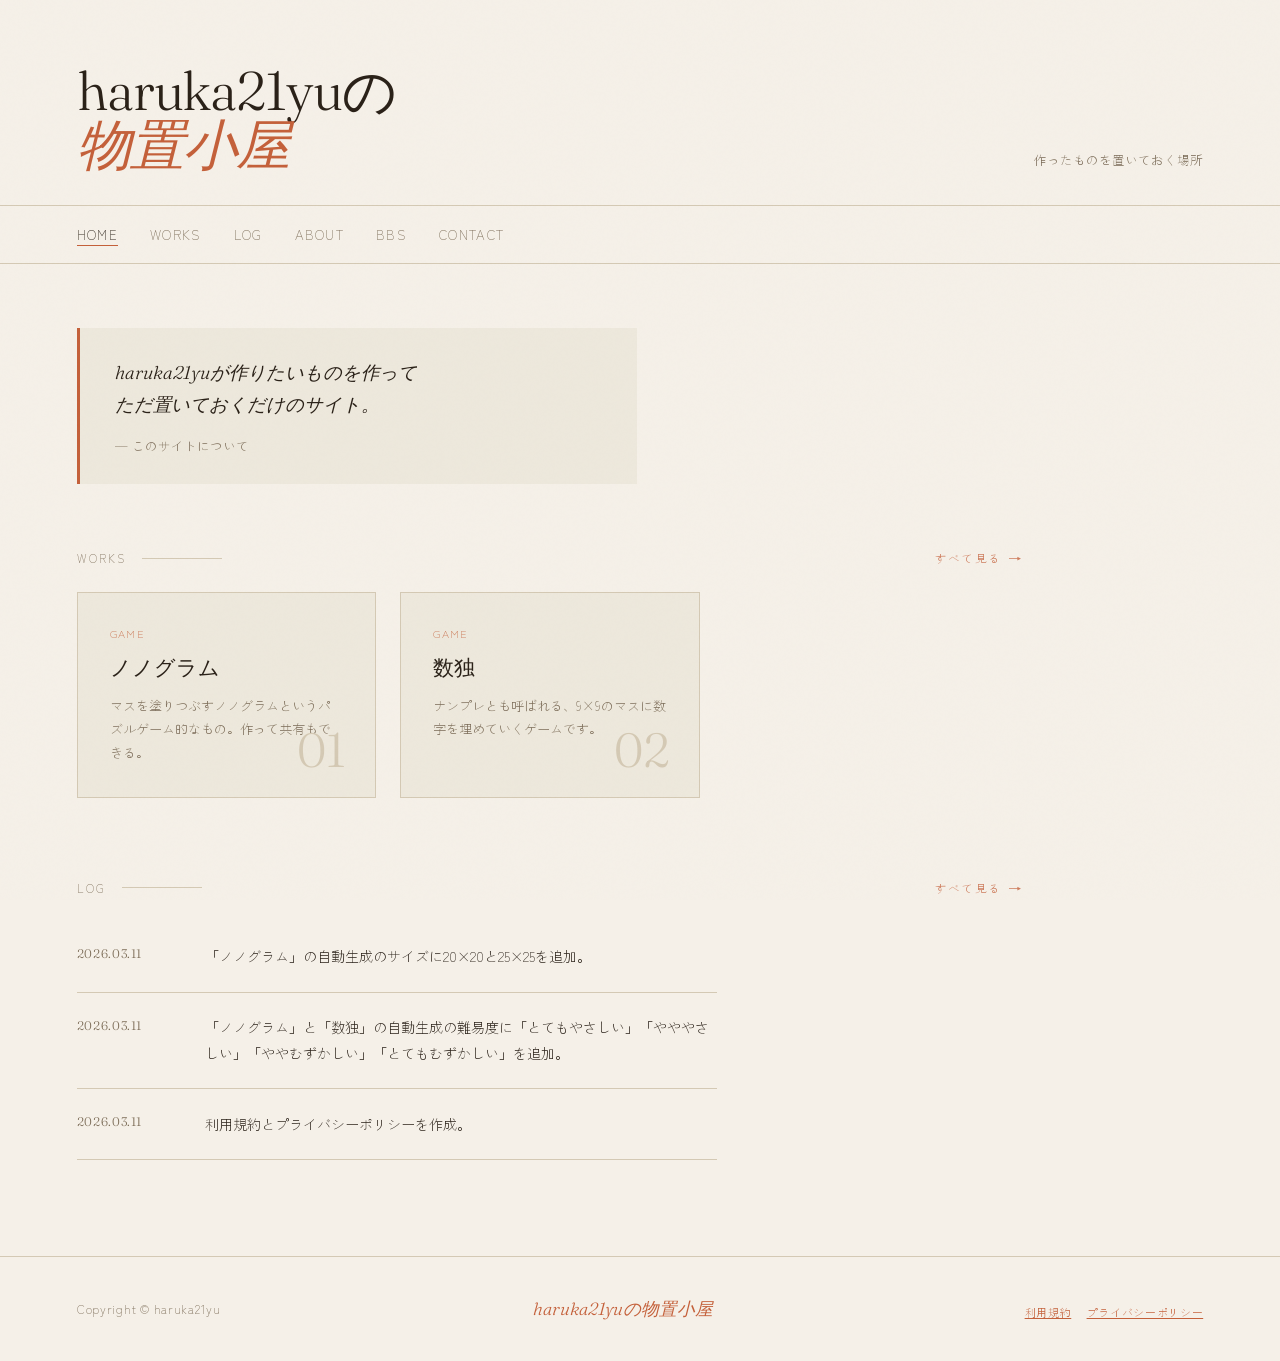
==== index.html @ 74cfedaa "Update index.html" ====
<!DOCTYPE html>
<html lang="ja">
<head>
  <meta charset="UTF-8">
  <meta name="viewport" content="width=device-width, initial-scale=1.0">
  <meta name="robots" content="index, follow">
  <meta name="description" content="作ったものを置いておく場所">
  <meta property="og:title" content="haruka21yuの物置小屋">
  <meta property="og:type" content="website">
  <meta property="og:site_name" content="haruka21yuの物置小屋">
  <meta property="og:locale" content="ja_JP">
  <meta property="og:image" content="https://haruka21yu.github.io/assets/img/haruka21yu-s_storage-shed.png">
  <meta property="og:image:width" content="1200">
  <meta property="og:image:height" content="630">
  <title>haruka21yuの物置小屋</title>
  <link rel="preconnect" href="https://fonts.googleapis.com">
  <link href="https://fonts.googleapis.com/css2?family=Fraunces:ital,wght@0,300;0,400;1,300;1,400&family=Zen+Kaku+Gothic+New:wght@300;400&display=swap" rel="stylesheet">
  <link rel="stylesheet" href="https://haruka21yu.github.io/assets/style.css">
  <link rel="icon" type="image/png" href="https://haruka21yu.github.io/assets/img/haruka21yu.png">
  <script async src="https://www.googletagmanager.com/gtag/js?id=G-K1T7J74YJK"></script>
  <script>
    window.dataLayer = window.dataLayer || [];
    function gtag(){dataLayer.push(arguments);}
    gtag('js', new Date());
    gtag('config', 'G-K1T7J74YJK');
  </script>
</head>
<body>
  <header>
    <div>
      <a href="https://haruka21yu.github.io/" class="site-title">haruka21yuの<br><em>物置小屋</em></a>
    </div>
    <p class="site-sub">作ったものを置いておく場所</p>
  </header>
  <nav>
    <a href="https://haruka21yu.github.io/" class="active">home</a>
    <a href="https://haruka21yu.github.io/works/">works</a>
    <a href="https://haruka21yu.github.io/log/">log</a>
    <a href="https://haruka21yu.github.io/about/">about</a>
    <a href="https://haruka21yu.github.io/bbs/">bbs</a>
    <a href="https://haruka21yu.github.io/contact/">contact</a>
  </nav>
  <main>
    <div class="note">
      <p>
        haruka21yuが作りたいものを作って<br>
        ただ置いておくだけのサイト。
      </p>
      <span class="sig">— このサイトについて</span>
    </div>
    <div class="section-header">
      <div class="section-label">works</div>
      <a href="https://haruka21yu.github.io/works/" class="see-more">すべて見る</a>
    </div>
    <div class="works-grid">
    <!-- 最大3つ -->
    <!-- card-numをカウントアップして -->
      <a href="https://haruka21yu.github.io/works/nonogram/" class="card">
        <div class="card-tag">GAME</div>
        <h2 class="card-title">ノノグラム</h2>
        <p class="card-desc">マスを塗りつぶすノノグラムというパズルゲーム的なもの。作って共有もできる。</p>
        <span class="card-num">01</span>
      </a>
      <a href="https://haruka21yu.github.io/works/sudoku/" class="card">
        <div class="card-tag">GAME</div>
        <h2 class="card-title">数独</h2>
        <p class="card-desc">ナンプレとも呼ばれる、9×9のマスに数字を埋めていくゲームです。</p>
        <span class="card-num">02</span>
      </a>
    </div>
    <div class="section-header">
      <div class="section-label">log</div>
      <a href="https://haruka21yu.github.io/log/" class="see-more">すべて見る</a>
    </div>
    <div class="log">
    <!-- 最大3つ -->
      <div class="log-entry">
        <span class="log-date">2026.03.11</span>
        <p class="log-text">「ノノグラム」の自動生成のサイズに20×20と25×25を追加。</p>
      </div>
      <div class="log-entry">
        <span class="log-date">2026.03.11</span>
        <p class="log-text">「ノノグラム」と「数独」の自動生成の難易度に「とてもやさしい」「やややさしい」「ややむずかしい」「とてもむずかしい」を追加。</p>
      </div>
      <div class="log-entry">
        <span class="log-date">2026.03.11</span>
        <p class="log-text">利用規約とプライバシーポリシーを作成。</p>
      </div>
    </div>
  </main>
  <footer>
    <p>Copyright © haruka21yu</p>
    <span class="footer-mark">haruka21yuの物置小屋</span>
    <p style="font-size:11px;margin-top:6px;">
      <a href="https://haruka21yu.github.io//terms/" style="color:var(--accent);">利用規約</a>　
      <a href="https://haruka21yu.github.io//privacy/" style="color:var(--accent);">プライバシーポリシー</a>
    </p>
  </footer>
</body>
</html>
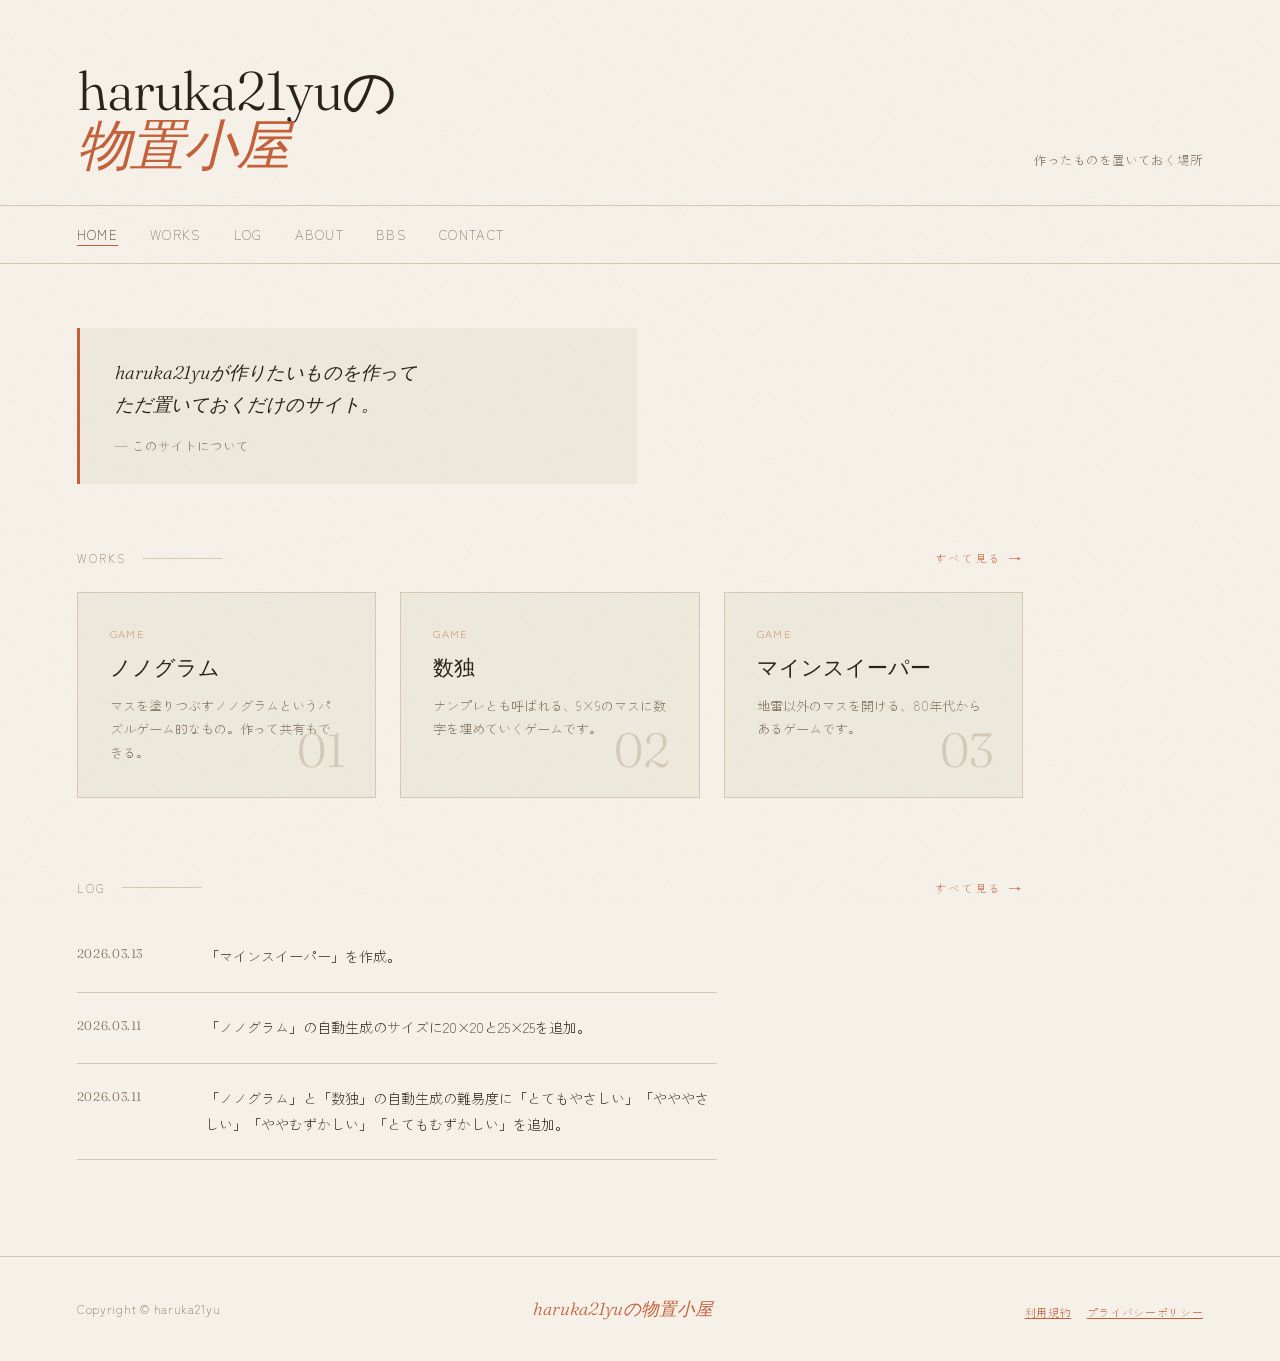
==== commit b45a16d4: "Update index.html" ====
--- a/index.html
+++ b/index.html
@@ -67,6 +67,12 @@
         <p class="card-desc">ナンプレとも呼ばれる、9×9のマスに数字を埋めていくゲームです。</p>
         <span class="card-num">02</span>
       </a>
+      <a href="https://haruka21yu.github.io/works/minesweeper/" class="card">
+        <div class="card-tag">GAME</div>
+        <h2 class="card-title">マインスイーパー</h2>
+        <p class="card-desc">地雷以外のマスを開ける、80年代からあるゲームです。</p>
+        <span class="card-num">03</span>
+      </a>
     </div>
     <div class="section-header">
       <div class="section-label">log</div>
@@ -75,16 +81,16 @@
     <div class="log">
     <!-- 最大3つ -->
       <div class="log-entry">
+        <span class="log-date">2026.03.13</span>
+        <p class="log-text">「マインスイーパー」を作成。</p>
+      </div>
+      <div class="log-entry">
         <span class="log-date">2026.03.11</span>
         <p class="log-text">「ノノグラム」の自動生成のサイズに20×20と25×25を追加。</p>
       </div>
       <div class="log-entry">
         <span class="log-date">2026.03.11</span>
         <p class="log-text">「ノノグラム」と「数独」の自動生成の難易度に「とてもやさしい」「やややさしい」「ややむずかしい」「とてもむずかしい」を追加。</p>
-      </div>
-      <div class="log-entry">
-        <span class="log-date">2026.03.11</span>
-        <p class="log-text">利用規約とプライバシーポリシーを作成。</p>
       </div>
     </div>
   </main>
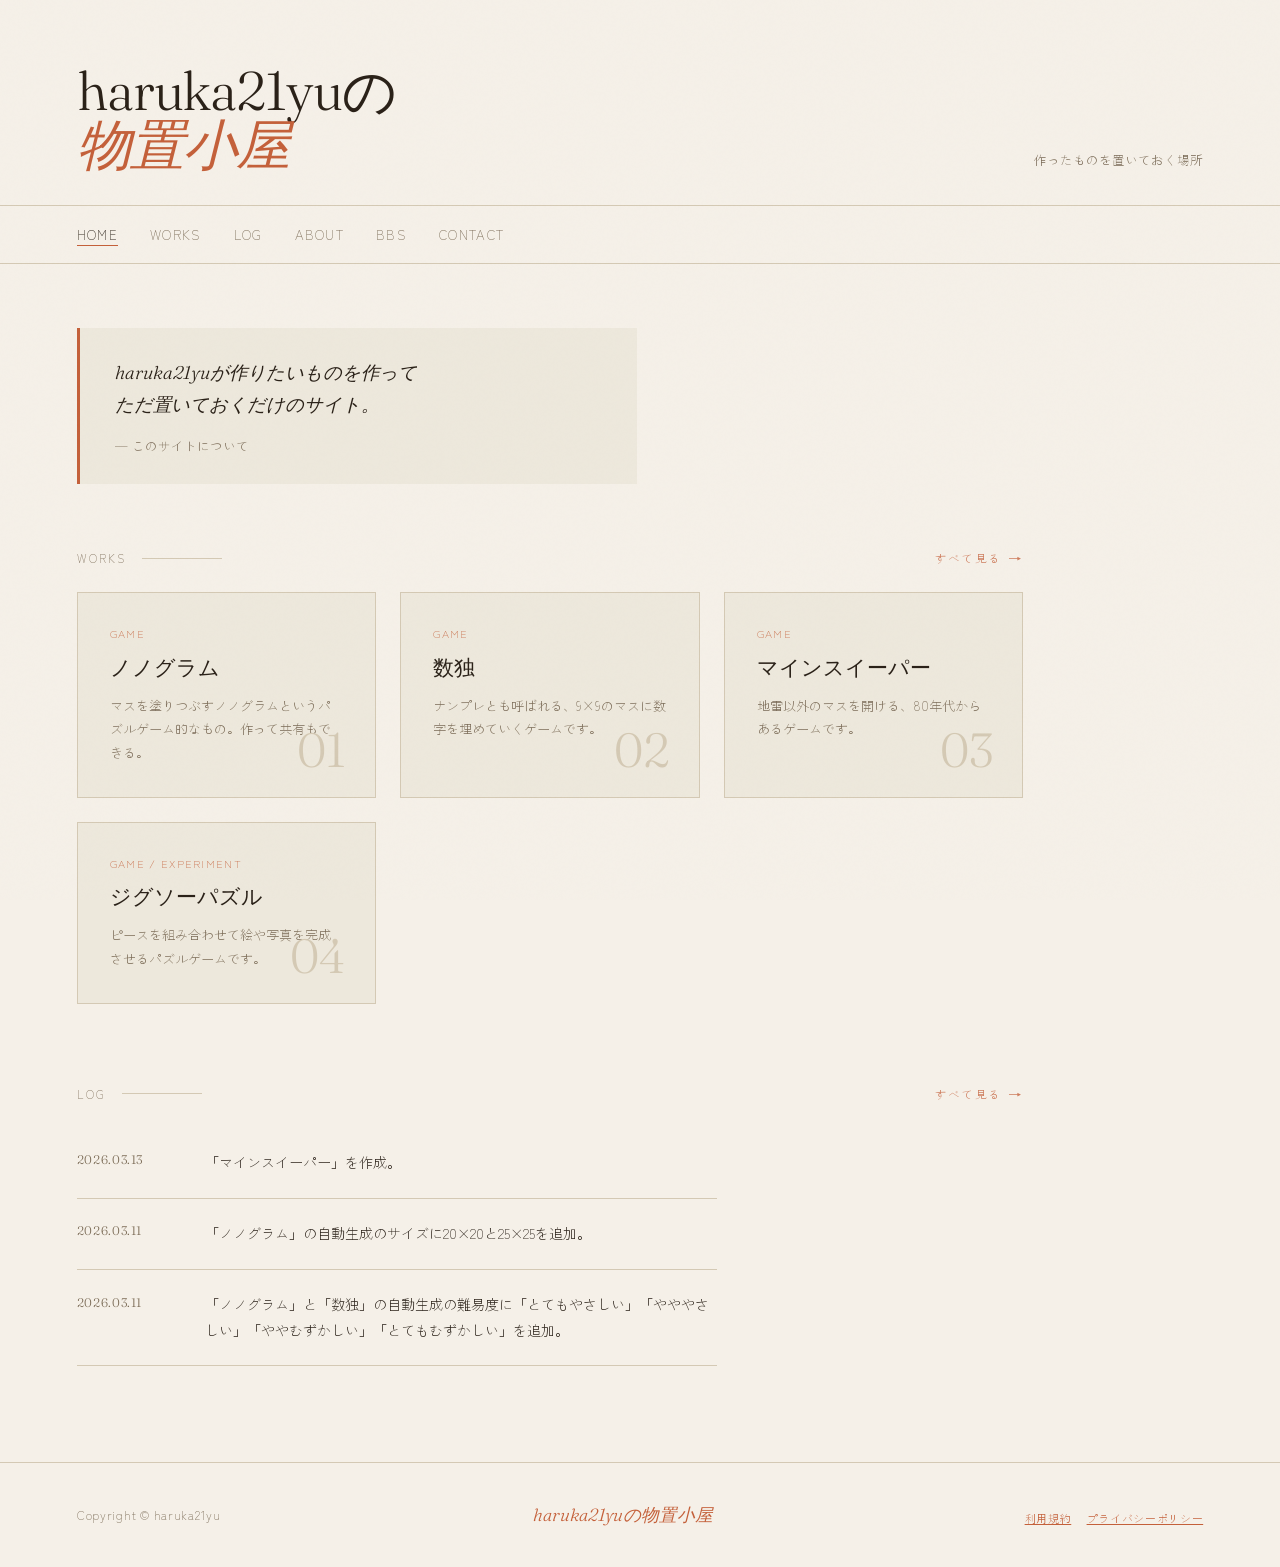
==== commit ee1d6d48: "Update index.html" ====
--- a/index.html
+++ b/index.html
@@ -53,25 +53,38 @@
       <a href="https://haruka21yu.github.io/works/" class="see-more">すべて見る</a>
     </div>
     <div class="works-grid">
-    <!-- 最大3つ -->
-    <!-- card-numをカウントアップして -->
+      <!-- 最大3つ -->
+      <!-- card-numをカウントアップして -->
+      <!--
+        game:ゲーム(2Dゲーム・パズルゲーム・シミュレーションなど)
+        tool:ツール(テキスト処理・変換など)
+        document:ドキュメント(メモ・仕様書など)
+        in progress:製作途中
+        experiment:実験(試作・テストなど)
+      -->
       <a href="https://haruka21yu.github.io/works/nonogram/" class="card">
-        <div class="card-tag">GAME</div>
+        <div class="card-tag">game</div>
         <h2 class="card-title">ノノグラム</h2>
         <p class="card-desc">マスを塗りつぶすノノグラムというパズルゲーム的なもの。作って共有もできる。</p>
         <span class="card-num">01</span>
       </a>
       <a href="https://haruka21yu.github.io/works/sudoku/" class="card">
-        <div class="card-tag">GAME</div>
+        <div class="card-tag">game</div>
         <h2 class="card-title">数独</h2>
         <p class="card-desc">ナンプレとも呼ばれる、9×9のマスに数字を埋めていくゲームです。</p>
         <span class="card-num">02</span>
       </a>
       <a href="https://haruka21yu.github.io/works/minesweeper/" class="card">
-        <div class="card-tag">GAME</div>
+        <div class="card-tag">game</div>
         <h2 class="card-title">マインスイーパー</h2>
         <p class="card-desc">地雷以外のマスを開ける、80年代からあるゲームです。</p>
         <span class="card-num">03</span>
+      </a>
+      <a href="https://haruka21yu.github.io/works/jigsaw/" class="card">
+        <div class="card-tag">game / experiment</div>
+        <h2 class="card-title">ジグソーパズル</h2>
+        <p class="card-desc">ピースを組み合わせて絵や写真を完成させるパズルゲームです。</p>
+        <span class="card-num">04</span>
       </a>
     </div>
     <div class="section-header">
@@ -98,8 +111,8 @@
     <p>Copyright © haruka21yu</p>
     <span class="footer-mark">haruka21yuの物置小屋</span>
     <p style="font-size:11px;margin-top:6px;">
-      <a href="https://haruka21yu.github.io//terms/" style="color:var(--accent);">利用規約</a>　
-      <a href="https://haruka21yu.github.io//privacy/" style="color:var(--accent);">プライバシーポリシー</a>
+      <a href="https://haruka21yu.github.io/terms/" style="color:var(--accent);">利用規約</a>　
+      <a href="https://haruka21yu.github.io/privacy/" style="color:var(--accent);">プライバシーポリシー</a>
     </p>
   </footer>
 </body>
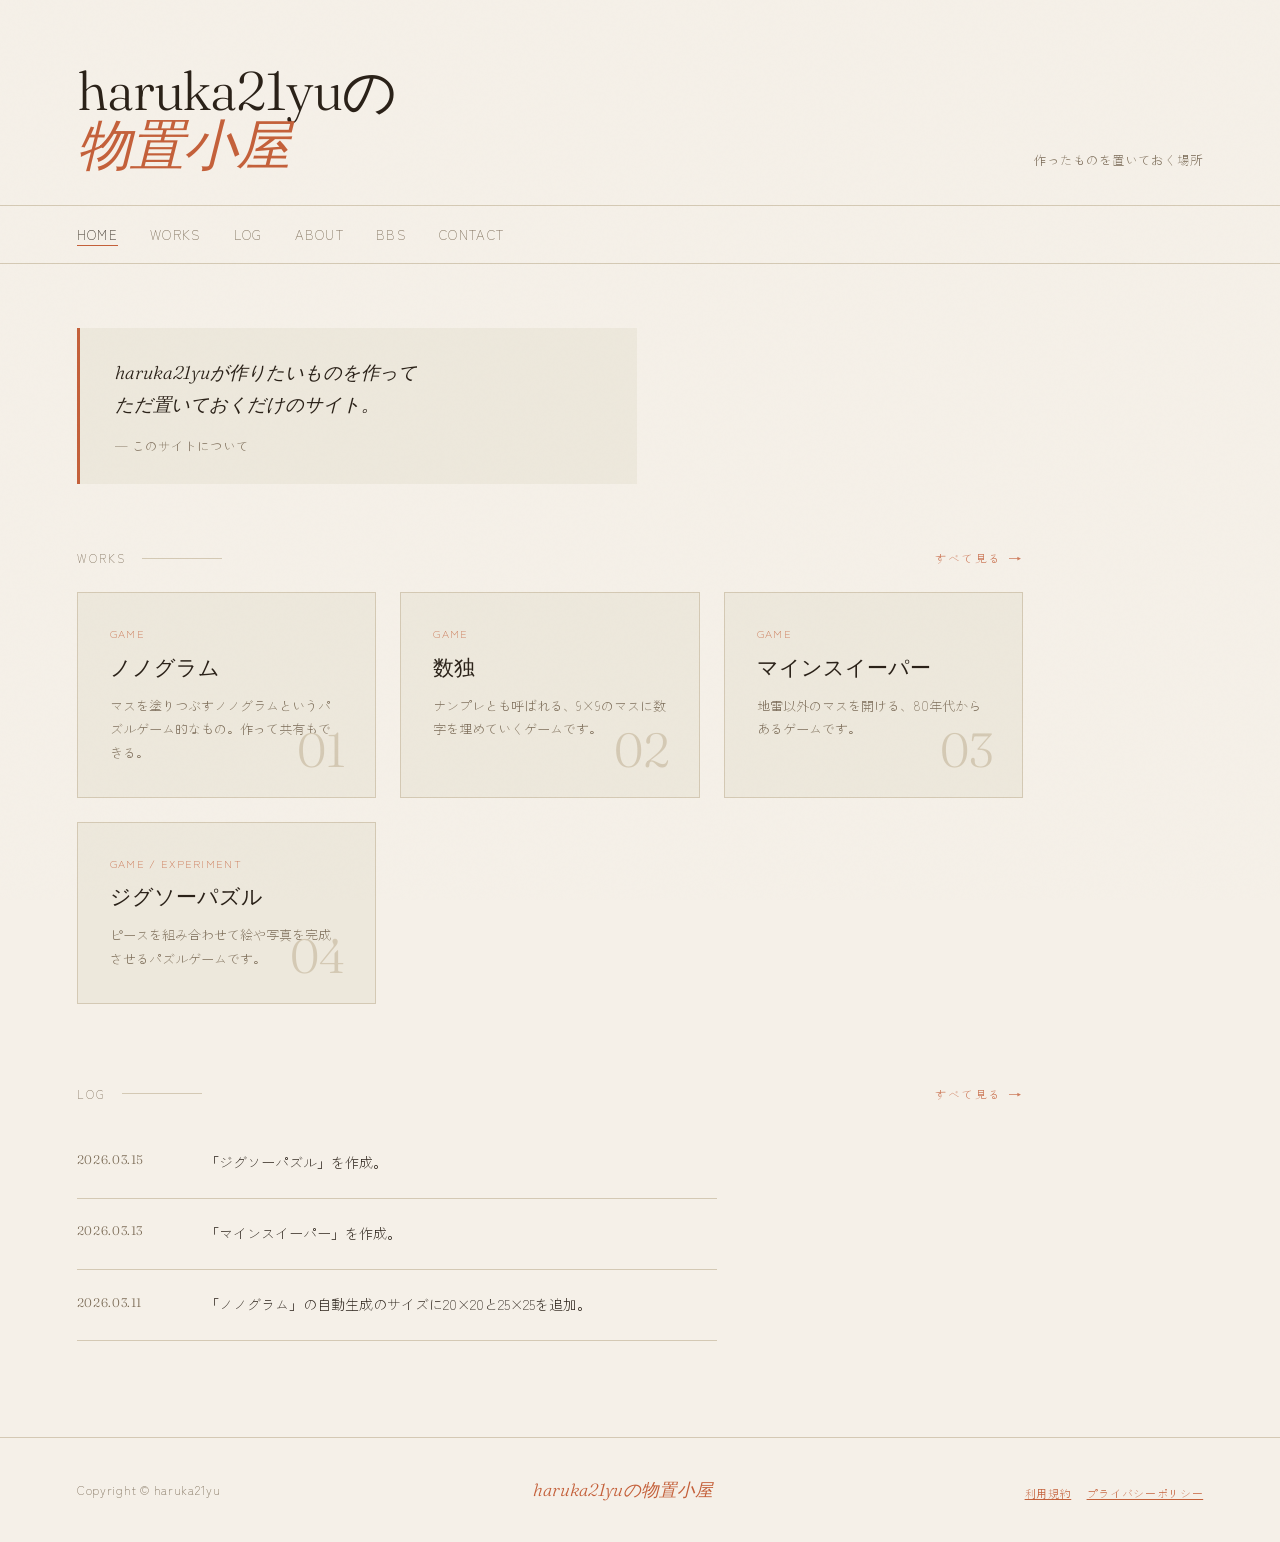
==== commit bf39594f: "Update index.html" ====
--- a/index.html
+++ b/index.html
@@ -94,16 +94,16 @@
     <div class="log">
     <!-- 最大3つ -->
       <div class="log-entry">
+        <span class="log-date">2026.03.15</span>
+        <p class="log-text">「ジグソーパズル」を作成。</p>
+      </div>
+      <div class="log-entry">
         <span class="log-date">2026.03.13</span>
         <p class="log-text">「マインスイーパー」を作成。</p>
       </div>
       <div class="log-entry">
         <span class="log-date">2026.03.11</span>
         <p class="log-text">「ノノグラム」の自動生成のサイズに20×20と25×25を追加。</p>
-      </div>
-      <div class="log-entry">
-        <span class="log-date">2026.03.11</span>
-        <p class="log-text">「ノノグラム」と「数独」の自動生成の難易度に「とてもやさしい」「やややさしい」「ややむずかしい」「とてもむずかしい」を追加。</p>
       </div>
     </div>
   </main>
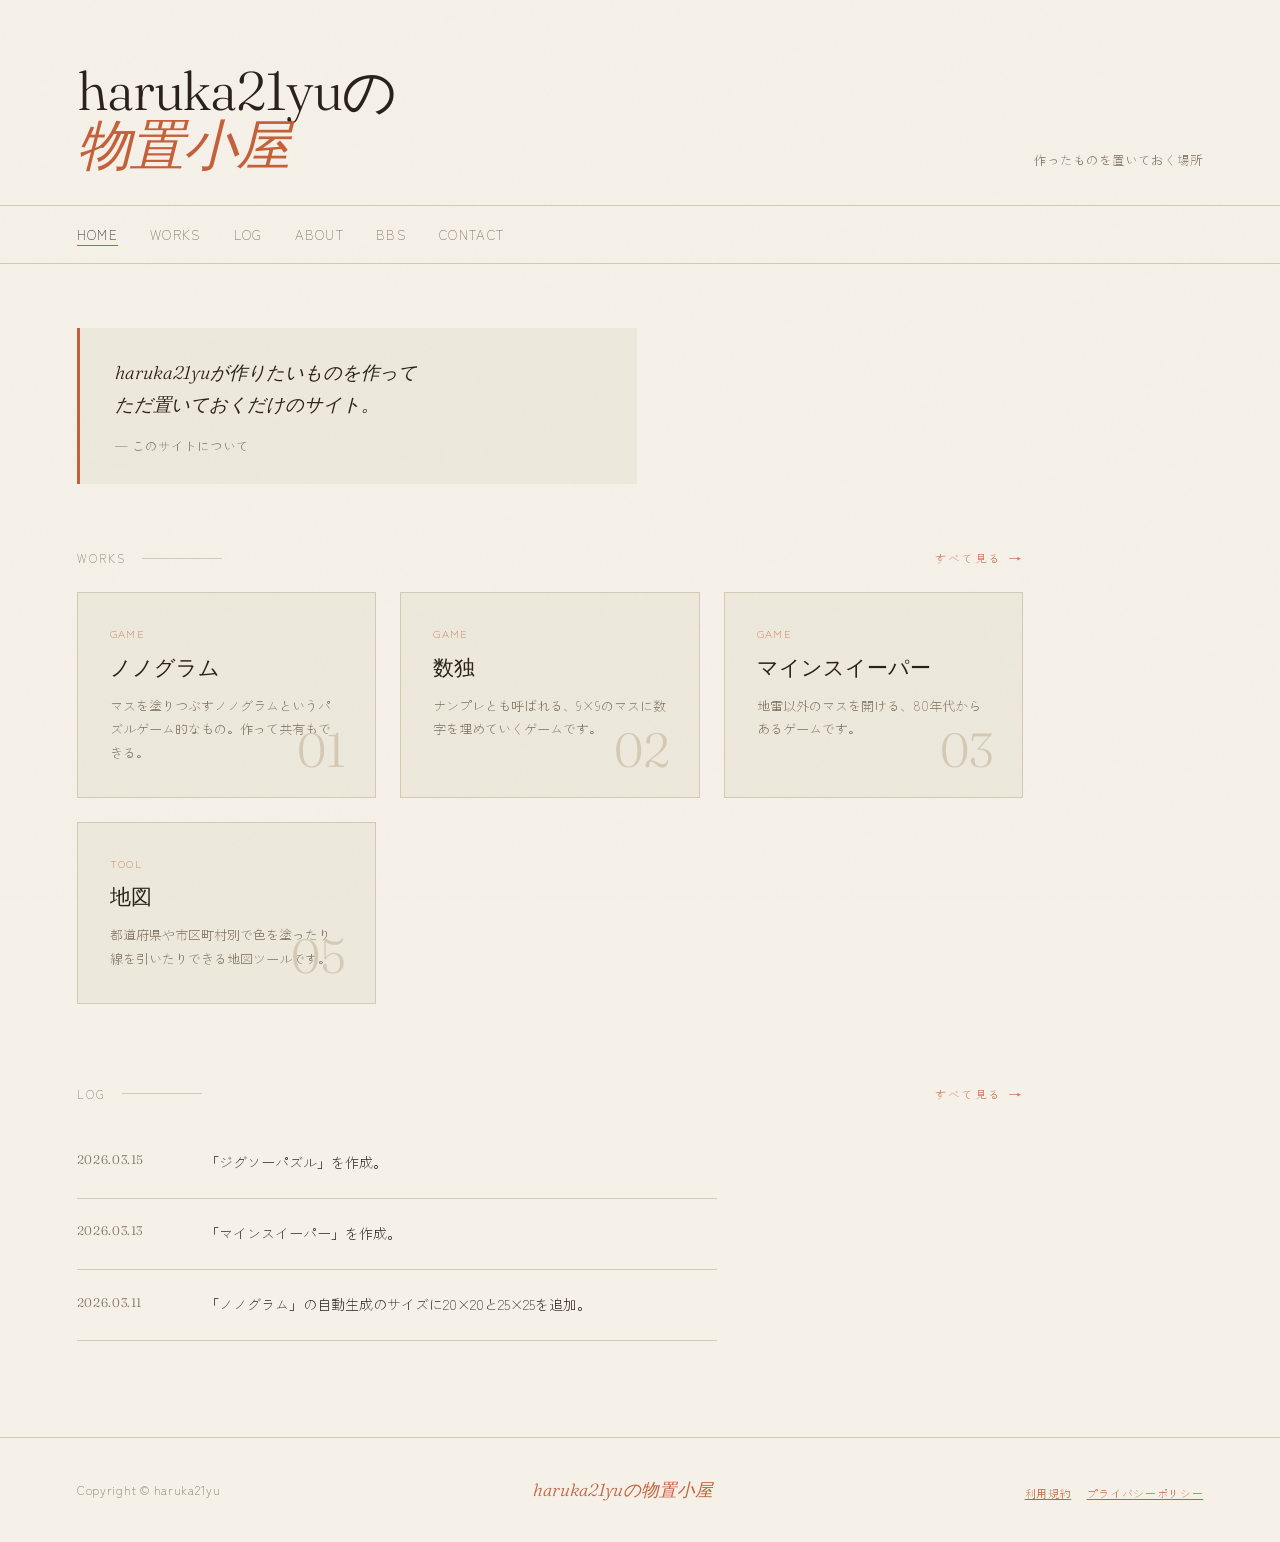
==== commit fdd4b1e7: "Update index.html" ====
--- a/index.html
+++ b/index.html
@@ -80,11 +80,11 @@
         <p class="card-desc">地雷以外のマスを開ける、80年代からあるゲームです。</p>
         <span class="card-num">03</span>
       </a>
-      <a href="https://haruka21yu.github.io/works/jigsaw/" class="card">
-        <div class="card-tag">game / experiment</div>
-        <h2 class="card-title">ジグソーパズル</h2>
-        <p class="card-desc">ピースを組み合わせて絵や写真を完成させるパズルゲームです。</p>
-        <span class="card-num">04</span>
+      <a href="https://haruka21yu.github.io/works/map/" class="card">
+        <div class="card-tag">tool</div>
+        <h2 class="card-title">地図</h2>
+        <p class="card-desc">都道府県や市区町村別で色を塗ったり線を引いたりできる地図ツールです。</p>
+        <span class="card-num">05</span>
       </a>
     </div>
     <div class="section-header">
